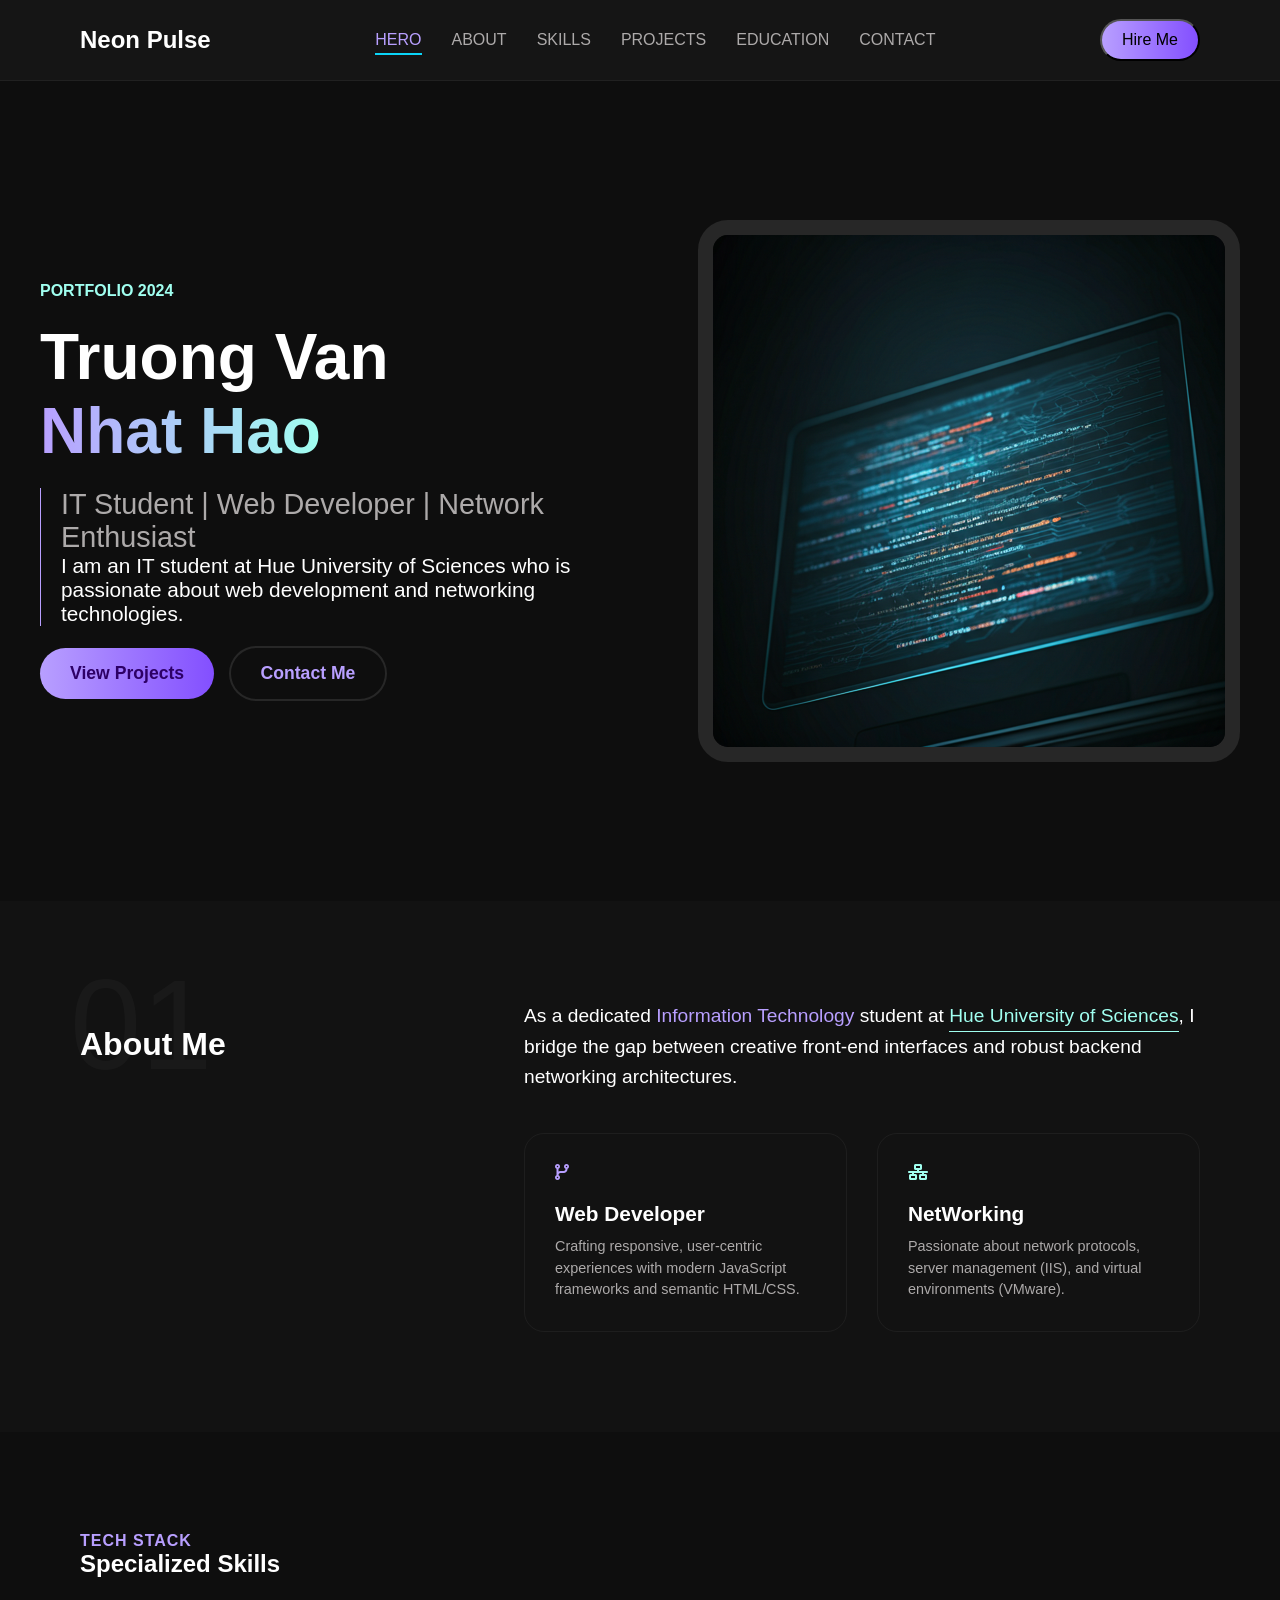
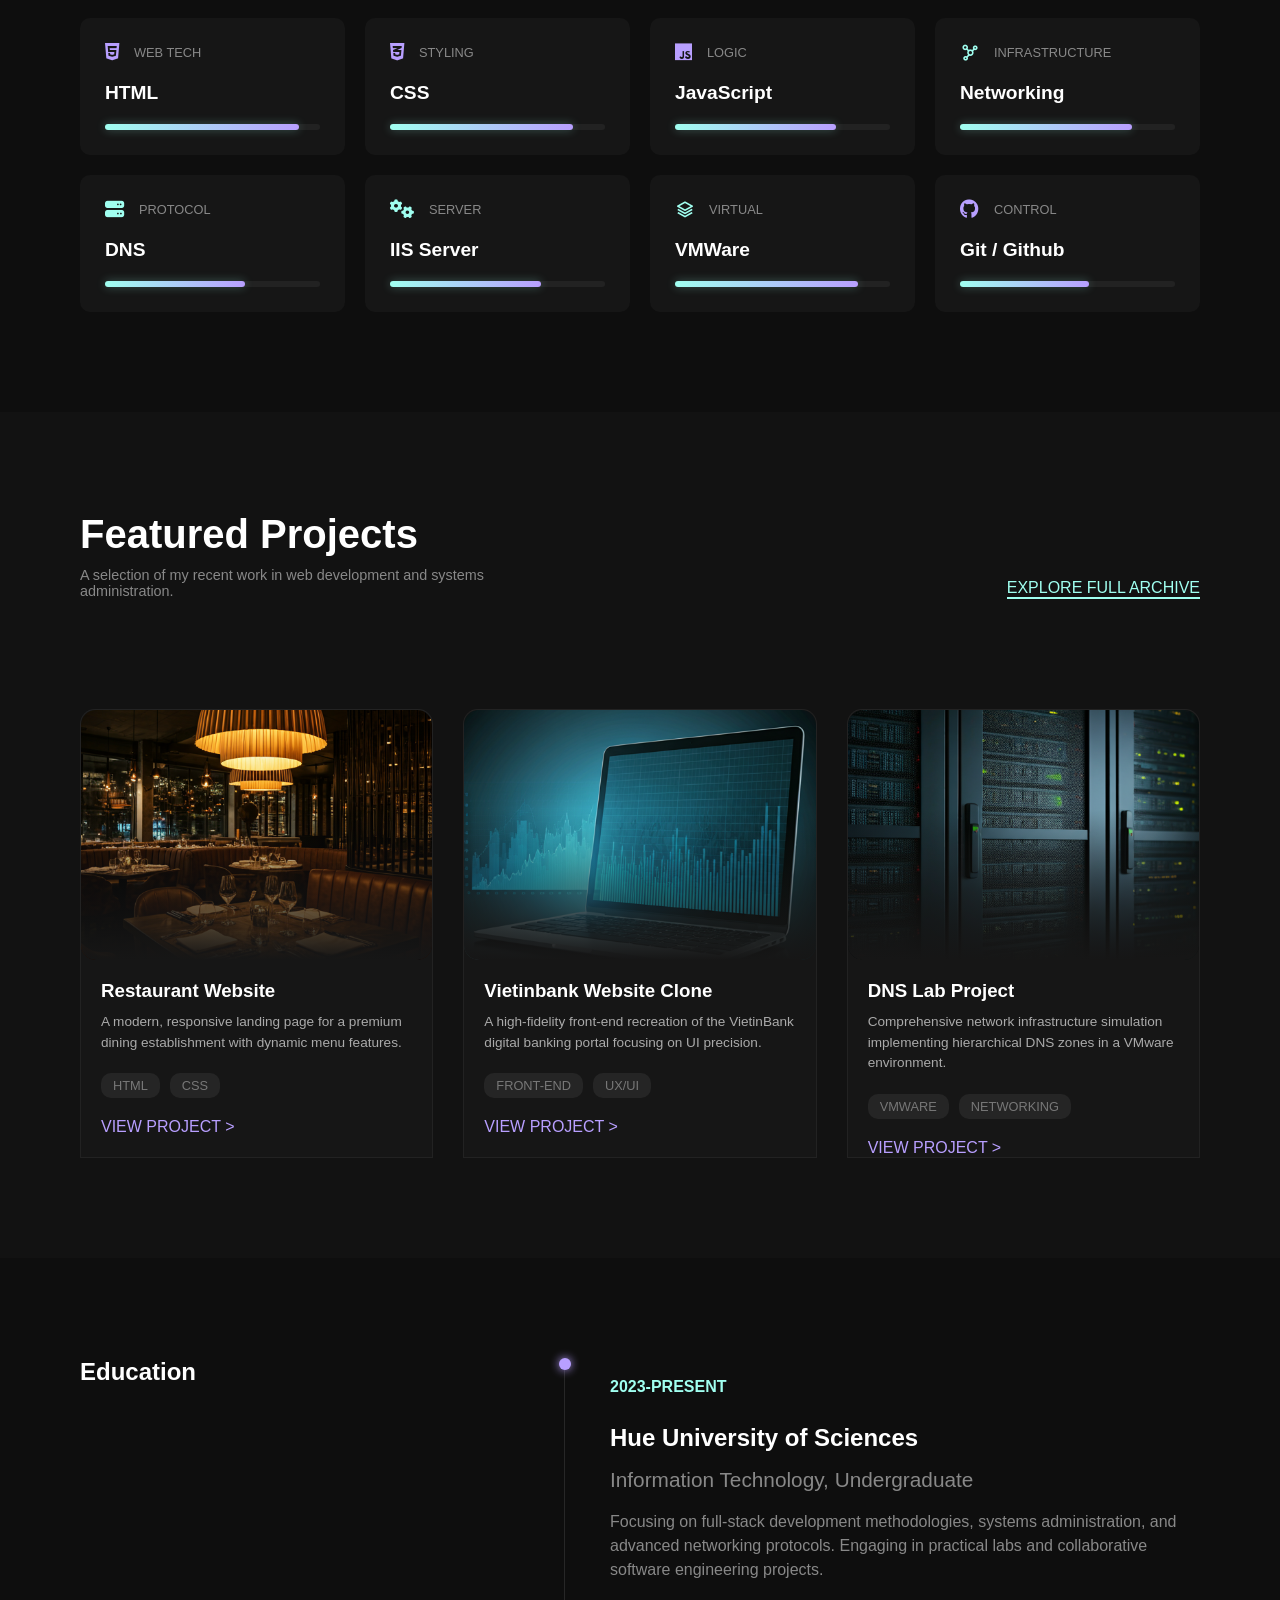
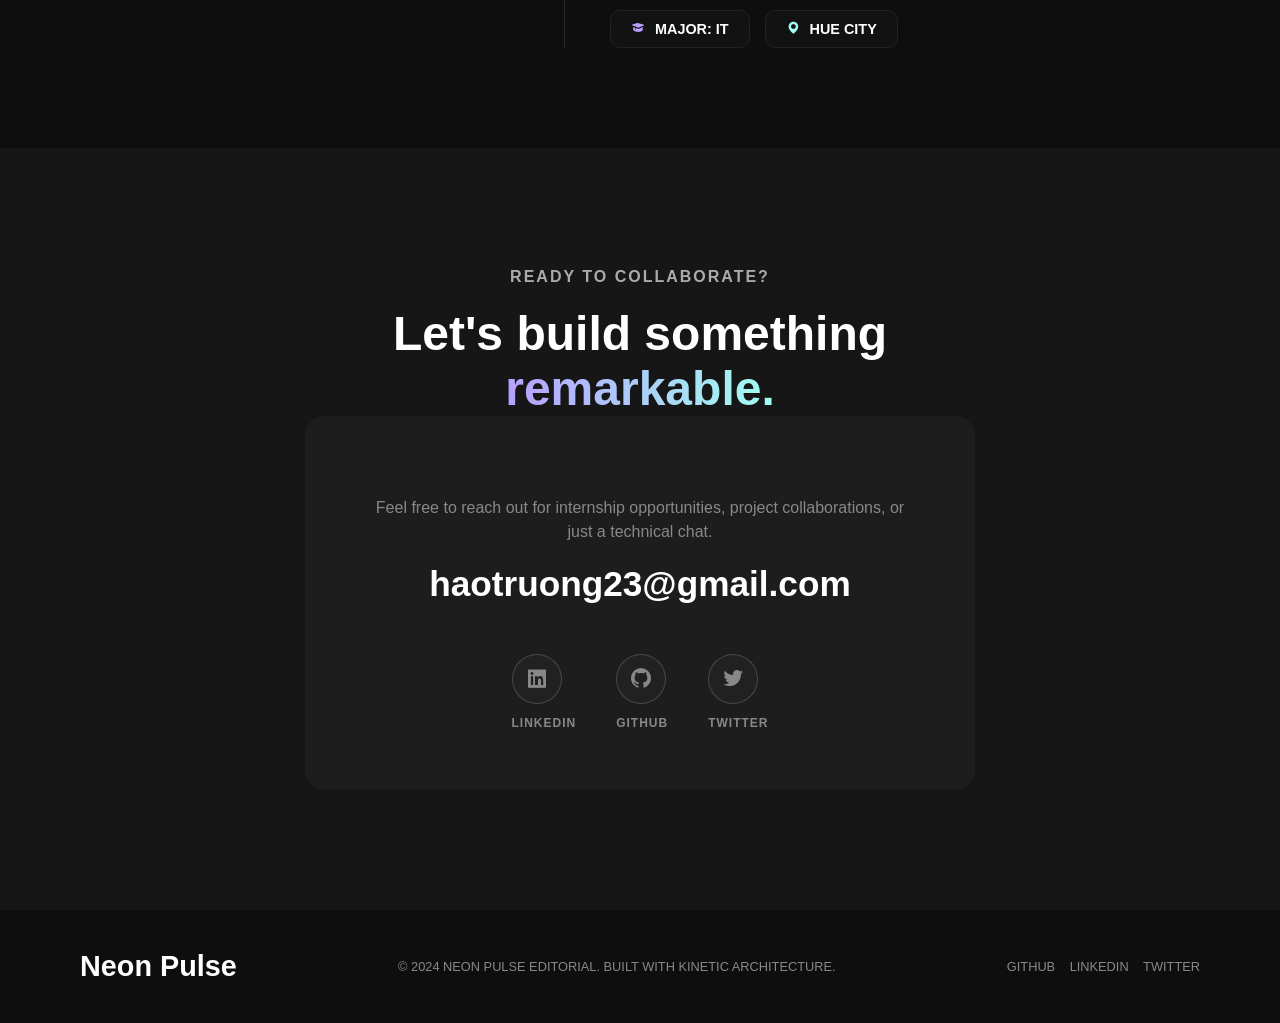
==== index.html @ abd747b0 "Add files via upload" ====
<!DOCTYPE html>
<html lang="en">

<head>
    <meta charset="UTF-8">
    <meta name="viewport" content="width=device-width, initial-scale=1.0">
    <link rel="stylesheet" href="../css/style.css">
    <link href='https://unpkg.com/boxicons@2.1.4/css/boxicons.min.css' rel='stylesheet'>
    <link rel="stylesheet" href="https://cdnjs.cloudflare.com/ajax/libs/font-awesome/6.5.1/css/all.min.css">
    <title>Document</title>
</head>

<body>
    <header class="header">
        <div class="header__container">
            <div class="header__logo">
                <a href="#" class="logo">Neon<span> Pulse</span></a>
            </div>
            <div class="header__menu">
                <ul class="menu__list">
                    <li class="menu__items"><a
                            style="color:#b89fff ; border-bottom: 2px solid rgb(11, 213, 248); padding-bottom: 5px;"
                            href="#">HERO</a></li>
                    <li class="menu__items"><a href="#">ABOUT</a></li>
                    <li class="menu__items"><a href="#">SKILLS</a></li>
                    <li class="menu__items"><a href="#">PROJECTS</a></li>
                    <li class="menu__items"><a href="#">EDUCATION</a></li>
                    <li class="menu__items"><a href="#">CONTACT</a></li>
                </ul>
            </div>
            <div class="header__action">
                <button class="action__hire">Hire Me</button>
            </div>
        </div>
    </header>
    <main class="main">
        <section class="hero">
            <div class="hero__container">
                <div class="hero__content">
                    <span class="hero__label">PORTFOLIO 2024</span>
                    <h1 class="hero__title"> Truong Van<br>
                        <span class="hero__tile__text">Nhat Hao</span>
                    </h1>
                    <div class="line-horizontal">
                        <p class="hero__subtitle">IT Student | Web Developer | Network Enthusiast</p>
                        <p class="hero__description">
                            I am an IT student at Hue University of Sciences who is passionate about web development and
                            networking technologies.
                        </p>
                    </div>

                    <div class="hero__actions">
                        <button class="action__view-projects">View Projects</button>
                        <button class="action__contact">Contact Me</button>
                    </div>
                </div>
                <div class="hero__visual">
                    <div class="visual__content">
                        <div class="visual__items">
                            <img src="../images/anh4.png" alt="Profile Image" class="visual__image">
                            <div class="status">
                                <span class="dot"></span>
                                AVAILABLE FOR INTERNSHIPS
                            </div>
                        </div>
                    </div>
                </div>
            </div>
        </section>
        <section class="about">
            <div class="about__container">
                <div class="about__left">
                    <span class="number">01</span>
                    <h1 class="about__title">About Me</h1>
                </div>
                <div class="about__right">
                    <p class="intro">As a dedicated <span style="color: #b89fff;">Information Technology</span> student
                        at
                        <span style="color: #a0fff0; border-bottom: 1px solid #a0fff0; padding-bottom: 5px;">Hue
                            University of Sciences</span>, I bridge the gap between creative
                        front-end interfaces and robust backend networking architectures.
                    </p>
                    <div class="about__exp">
                        <div class="exp__web-dev">
                            <div class="icon">
                                <i class="fa-solid fa-code-branch"></i>
                            </div>
                            <h3>Web Developer</h3>
                            <p>Crafting responsive, user-centric experiences with modern JavaScript frameworks and
                                semantic HTML/CSS.</p>
                        </div>
                        <div class="exp__networking">
                            <div class="icon">
                                <i class="fa-solid fa-network-wired"></i>
                            </div>
                            <h3>NetWorking</h3>
                            <p>Passionate about network protocols, server management (IIS), and virtual environments
                                (VMware).</p>
                        </div>
                    </div>
                </div>
            </div>
        </section>
        <section class="skill">
            <div class="skill__container">
                <span style="color: #b89fff; font-weight: bold; letter-spacing: 1px;">TECH STACK</span>
                <h1 class="skill__title">Specialized Skills</h1>

                <div class="skill__grid">
                    <div class="skill__items">
                        <div class="skill__items-header">
                            <i class="fa-brands fa-html5 purple-icon"></i>
                            <span class="skill__type">WEB TECH</span>
                        </div>
                        <h3>HTML</h3>
                        <div class="skill-progress">
                            <div class="progress-fill" style="width: 90%;"></div>
                        </div>
                    </div>

                    <div class="skill__items">
                        <div class="skill__items-header">
                            <i class="fa-brands fa-css3-alt purple-icon"></i>
                            <span class="skill__type">STYLING</span>
                        </div>
                        <h3>CSS</h3>
                        <div class="skill-progress">
                            <div class="progress-fill" style="width: 85%;"></div>
                        </div>
                    </div>

                    <div class="skill__items">
                        <div class="skill__items-header">
                            <i class="fa-brands fa-js purple-icon"></i>
                            <span class="skill__type">LOGIC</span>
                        </div>
                        <h3>JavaScript</h3>
                        <div class="skill-progress">
                            <div class="progress-fill" style="width: 75%;"></div>
                        </div>
                    </div>

                    <div class="skill__items">
                        <div class="skill__items-header">
                            <i class='bx bx-network-chart green-icon'></i>
                            <span class="skill__type">INFRASTRUCTURE</span>
                        </div>
                        <h3>Networking</h3>
                        <div class="skill-progress">
                            <div class="progress-fill" style="width: 80%;"></div>
                        </div>
                    </div>

                    <div class="skill__items">
                        <div class="skill__items-header">
                            <i class="fa-solid fa-server green-icon"></i>
                            <span class="skill__type">PROTOCOL</span>
                        </div>
                        <h3>DNS</h3>
                        <div class="skill-progress">
                            <div class="progress-fill" style="width: 65%;"></div>
                        </div>
                    </div>

                    <div class="skill__items">
                        <div class="skill__items-header">
                            <i class="fa-solid fa-gears green-icon"></i>
                            <span class="skill__type">SERVER</span>
                        </div>
                        <h3>IIS Server</h3>
                        <div class="skill-progress">
                            <div class="progress-fill" style="width: 70%;"></div>
                        </div>
                    </div>

                    <div class="skill__items">
                        <div class="skill__items-header">
                            <i class='bx bx-layer green-icon'></i>
                            <span class="skill__type">VIRTUAL</span>
                        </div>
                        <h3>VMWare</h3>
                        <div class="skill-progress">
                            <div class="progress-fill" style="width: 85%;"></div>
                        </div>
                    </div>

                    <div class="skill__items">
                        <div class="skill__items-header">
                            <i class="fa-brands fa-github purple-icon"></i>
                            <span class="skill__type">CONTROL</span>
                        </div>
                        <h3>Git / Github</h3>
                        <div class="skill-progress">
                            <div class="progress-fill" style="width: 60%;"></div>
                        </div>
                    </div>

                </div>
            </div>
        </section>
        <section class="project">
            <div class="project__container">
                <div class="project__header">
                    <div class="header__left">
                        <h1>Featured Projects</h1>
                        <p>A selection of my recent work in web development and systems administration.</p>
                    </div>
                    <a href="#" class="active__explore">EXPLORE FULL ARCHIVE</a>
                </div>
                <div class="project__grid">
                    <div class="project__items">
                        <div class="items__images">
                            <img src="../images/anh3.png" alt="">
                        </div>
                        <div class="text">
                            <h3>Restaurant Website</h3>
                            <p>
                                A modern, responsive landing page for a premium dining establishment with dynamic menu
                                features.
                            </p>
                        </div>
                        <div class="project__skills">
                            <span>HTML</span>
                            <span>CSS</span>
                        </div>
                        <a href="#">VIEW PROJECT ></a>
                    </div>
                    <div class="project__items">
                        <div class="items__images">
                            <img src="../images/anh2.png" alt="">
                        </div>
                        <div class="text">
                            <h3>Vietinbank Website Clone</h3>
                            <p>
                                A high-fidelity front-end recreation of the VietinBank digital banking portal focusing
                                on UI
                                precision.
                            </p>
                        </div>
                        <div class="project__skills">
                            <span>FRONT-END</span>
                            <span>UX/UI</span>
                        </div>
                        <a href="#">VIEW PROJECT ></a>
                    </div>
                    <div class="project__items">
                        <div class="items__images">
                            <img src="../images/anh1.png" alt="">
                        </div>
                        <div class="text">
                            <h3>DNS Lab Project</h3>
                            <p>
                                Comprehensive network infrastructure simulation implementing hierarchical DNS zones in a
                                VMware environment.
                            </p>
                        </div>
                        <div class="project__skills">
                            <span>VMWARE</span>
                            <span>NETWORKING</span>
                        </div>
                        <a href="#">VIEW PROJECT ></a>
                    </div>
                </div>
            </div>
        </section>
        <section class="education">
            <div class="edu__container">
                <div class="edu__left">
                    <h1>Education</h1>
                </div>

                <div class="edu__right">

                    <div class="edu__item">
                        <div class="dot"></div>
                        <div class="edu__content">
                            <span class="edu__date">2023-PRESENT</span>
                            <h2 class="edu__school">Hue University of Sciences</h2>
                            <p class="edu-degree">Information Technology, Undergraduate</p>

                            <p class="edu-description">
                                Focusing on full-stack development methodologies, systems administration,
                                and advanced networking protocols. Engaging in practical labs and
                                collaborative software engineering projects.
                            </p>

                            <div class="edu-tags">
                                <span class="edu-tag">
                                    <i class='bx bxs-graduation' style="color: #b89fff;"></i> MAJOR: IT
                                </span>
                                <span class="edu-tag">
                                    <i class='bx bxs-map' style="color: #a0fff0;"></i> HUE CITY
                                </span>
                            </div>
                        </div>
                    </div>
                </div>
            </div>
        </section>
        <section class="contact">
            <div class="contact__container">
                <span class="contact__label">READY TO COLLABORATE?</span>
                <h1 class="contact__title">
                    Let's build something <br> <span class="highlight">remarkable.</span>
                </h1>
                <div class="contact__content">
                    <p class="text">
                        Feel free to reach out for internship opportunities, project collaborations,
                        or just a technical chat.
                    </p>
                    <a href="#" class="email">haotruong23@gmail.com</a>
                    <div class="contact__socials">
                        <a href="#" class="social__icon">
                            <i class='bx bxl-linkedin-square' icon></i>
                            <span>LINKEDIN</span>
                        </a>
                        <a href="#" class="social__icon">
                            <i class='bx bxl-github'></i>
                            <span>GITHUB</span>
                        </a>
                        <a href="#" class="social__icon">
                            <i class='bx bxl-twitter'></i>
                            <span>TWITTER</span>
                        </a>
                    </div>
                </div>
            </div>
        </section>
    </main>
    <footer class="footer">
        <div class="footer__container">
            <div class="footer__logo">
                <h1> Neon Pulse</h1>
            </div>

            <div class="footer__text">
                © 2024 NEON PULSE EDITORIAL. BUILT WITH KINETIC ARCHITECTURE.
            </div>

            <div class="footer__links">
                <a href="#" class="footer__link">GITHUB</a>
                <a href="#" class="footer__link">LINKEDIN</a>
                <a href="#" class="footer__link">TWITTER</a>
            </div>
        </div>
    </footer>
</body>

</html>
---- css/style.css ----
:root {
    --bg-main: #0e0e0e;
    --primary-gradient: linear-gradient(90deg, #b89fff, #834fff);
    --accent: #a0fff0;
    --text-muted: #adaaaa;
    --glass-bg: rgba(26, 26, 26, 0.6);
}

* {
    margin: 0;
    padding: 0;
    box-sizing: border-box;
    font-family: 'Space Grotesk', sans-serif;
}

body {
    overflow-x: hidden;
    background-color: var(--bg-main);
    color: #fff;
    height: 200vh;
}

.header {
    background: var(--glass-bg);
    border-bottom: 1px solid rgba(255, 255, 255, 0.05);
}

.header__container {
    max-width: 1200px;
    margin: 0 auto;
    padding: 0 40px;
    height: 80px;
    display: flex;
    justify-content: space-between;
    align-items: center;
}

.logo {
    font-family: 'Space Grotesk', sans-serif;
    color: #fff;
    font-size: 1.5rem;
    font-weight: 700;
}

.header__container a {
    text-decoration: none;
}

.header__container ul {
    list-style: none;
}

.menu__list {
    display: flex;
    gap: 30px;
}

.menu__items a {
    color: var(--text-muted);
    font-size: 1rem;
}

.action__hire {
    background: var(--primary-gradient);
    padding: 10px 20px;
    border-radius: 50px;
    cursor: pointer;
    font-size: 1rem;
}

.hero {
    min-height: calc(100vh - 80px);
    display: flex;
    align-items: center;
    padding: 60px 40px;
    background-color: #0e0e0e;
}

.hero__container {
    max-width: 1200px;
    margin: 0 auto;
    display: grid;
    grid-template-columns: 1.2fr 0.8fr;
    align-items: center;
    width: 100%;
    gap: 60px;
}

.hero__content {
    grid-row: 1 / 2;
    grid-column: 1 / 2;
    display: flex;
    flex-direction: column;
    gap: 20px;
}

.hero__visual {
    width: 100%;
}

.visual__content {
    width: 100%;
    aspect-ratio: 1 / 1;
    border-radius: 30px;
    overflow: hidden;
    position: relative;
    border: 15px solid rgba(255, 255, 255, 0.1);
}

.hero__container .hero__label {
    color: var(--accent);
    font-size: 1rem;
    font-weight: bold;
}

.hero__container .hero__title {
    font-size: 4rem;
    font-weight: 700;
}

.hero__title span {
    background: linear-gradient(90deg, #b89fff 0%, #a0fff0 100%);
    -webkit-background-clip: text;
    -webkit-text-fill-color: transparent;
}

.hero__subtitle {
    color: var(--text-muted);
    font-size: 1.8rem;
}

.hero__description {
    font-size: 1.3rem;
}

.action__view-projects {
    background: var(--primary-gradient);
    padding: 15px 30px;
    border-radius: 50px;
    cursor: pointer;
    font-size: 1.1rem;
    border: none;
    color: #2d0066;
    font-weight: bold;
}

.action__contact {
    background-color: #0e0e0e;
    border: 2px solid rgba(255, 255, 255, 0.1);
    padding: 15px 30px;
    border-radius: 50px;
    cursor: pointer;
    font-size: 1.1rem;
    color: #b89fff;
    margin-left: 10px;
    font-weight: bold;
}

.line-horizontal {
    padding-left: 20px;
    border-left: 1px solid #b89fff;
}

.about {
    padding: 100px 0;
    background-color: #121212;
    width: 100%;
}

.about__container {
    max-width: 1200px;
    margin: 0 auto;
    padding: 0 40px;
    display: grid;
    grid-template-columns: 0.7fr 1.3fr;
    gap: 80px;
}

.about__left {
    position: relative;
}

.number {
    position: absolute;
    top: -40px;
    left: -10px;
    font-size: 8rem;
    color: rgba(255, 255, 255, 0.03);
    z-index: 1;
    line-height: 1;
}

.about__title {
    position: relative;
    z-index: 2;
    font-size: 2rem;
    color: #fff;
    margin-top: 25px;
}

.about__right .intro {
    font-size: 1.2rem;
    line-height: 1.6;
    margin-bottom: 40px;
}

.about__exp {
    display: grid;
    grid-template-columns: 1fr 1fr;
    gap: 30px;
}

.exp__web-dev {
    border-radius: 20px;
    border: 1px solid rgba(255, 255, 255, 0.05);
    padding: 30px;
}

.exp__networking {
    border-radius: 20px;
    border: 1px solid rgba(255, 255, 255, 0.05);
    padding: 30px;
}

.exp__web-dev .icon {
    color: #b89fff;
    margin-bottom: 20px;
}

.exp__networking .icon {
    color: #a0fff0;
    margin-bottom: 20px;
}

.about__exp h3 {
    margin-bottom: 10px;
    font-size: 1.3rem;
    color: #fff;
}

.about__exp p {
    font-size: 0.9rem;
    line-height: 1.5;
    color: var(--text-muted);
}

.skill {
    padding: 100px 0;
}

.skill__container {
    max-width: 1200px;
    margin: 0 auto;
    padding: 0 40px;
}

.skill__grid {
    display: grid;
    grid-template-columns: repeat(4, 1fr);
    gap: 20px;
    margin-top: 40px;
}

.skill__items {
    background: #161616;
    padding: 25px;
    border-radius: 10px;
    position: relative;
}

.skill__items-header {
    display: flex;
    align-items: center;
    gap: 15px;
    margin-bottom: 20px;
    font-size: 1.2rem;
}

.purple-icon {
    color: #b89fff;
}

.green-icon {
    color: var(--accent);
}

.skill__type {
    font-size: 0.8rem;
    color: #888;
}

.skill__items h3 {
    font-size: 1.2rem;
    margin-bottom: 20px;
    font-weight: bold;
}

.skill-progress {
    width: 100%;
    height: 6px;
    background-color: #222;
    border-radius: 10px;
}

.progress-fill {
    height: 100%;
    background: linear-gradient(90deg, #a0fff0, #b89fff);
    border-radius: 10px;
    box-shadow: 0 0 10px rgba(160, 255, 240, 0.3)
}

.project {
    padding: 100px 0;
    background-color: #121212;
    width: 100%;
}

.project__container {
    max-width: 1200px;
    padding: 0 40px;
    margin: 0 auto;
    width: 100%;
    box-sizing: border-box;
}

.project__header {
    display: flex;
    justify-content: space-between;
    align-items: flex-end;
    padding-bottom: 60px;
}

.project__header h1 {
    font-size: 2.5rem;
    color: #ffffff;
    margin-bottom: 10px;
}

.project__header p {
    color: #888888;
    max-width: 450px;
    font-size: 0.9rem;
}

.project__header a {
    text-decoration: none;
    color: var(--accent);
    border-bottom: 2px solid var(--accent);
}

.project__grid {
    display: grid;
    grid-template-columns: repeat(3, 1fr);
    gap: 30px;
    width: 100%;
    margin-top: 50px;
}

.items__images {
    width: 100%;
    height: 250px;
    overflow: hidden;
    position: relative;
    border-radius: 15px;
}

.items__images img {
    width: 100%;
    height: 100%;
    object-fit: cover;
    display: block;
}

.project__items {
    background-color: #161616;
    border-radius: 15px 15px 0 0;
    border: 1px solid rgba(255, 255, 255, 0.05);
    transition: transform 0.3s ease;
    overflow: hidden;
}

.items__images::after {
    content: '';
    position: absolute;
    bottom: 0;
    left: 0;
    width: 100%;
    height: 60%;
    background: linear-gradient(to top, #161616, transparent);
}

.text {
    padding: 20px;
}

.text h3 {
    color: #fff;
    margin-bottom: 10px;
}

.text p {
    color: #aaa;
    font-size: 0.85rem;
    line-height: 1.5;
}

.project__skills {
    display: flex;
    gap: 10px;
    margin-bottom: 20px;
    margin-left: 20px;
}

.project__skills span {
    background: #252525;
    color: #777;
    border-radius: 10px;
    font-size: 0.8rem;
    padding: 5px 12px;
}

.project__items a {
    padding-left: 20px;
    color: #b89fff;
    text-decoration: none;
}

.education {
    padding: 100px 0;
}

.edu__container {
    max-width: 1200px;
    margin: 0 auto;
    display: grid;
    grid-template-columns: 0.8fr 1.2fr;
    gap: 60px;
    padding: 0 40px;
}

.edu__right {
    position: relative;
    border-left: 1px solid rgba(255, 255, 255, 0.1);
    padding-left: 45px;
}

.edu__content {
    display: flex;
    flex-direction: column;
    gap: 8px;
}

.dot {
    position: absolute;
    left: -6px;
    width: 12px;
    height: 12px;
    background-color: #b89fff;
    border-radius: 50px;
    box-shadow: 0 0 10px #b89fff;
}

.edu__date {
    color: var(--accent);
    padding: 20px 0;
    font-size: 1rem;
    font-weight: bold;
}

.edu-tags {
    margin-top: 20px;
    display: flex;
    gap: 15px;
}

.edu-tag {
    background-color: #121212;
    border: 1px solid #222;
    border-radius: 10px;
    padding: 10px 20px;
    display: flex;
    align-items: center;
    gap: 10px;
    font-weight: bold;
    font-size: 0.9rem;
}

.edu-degree {
    color: #888;
    font-size: 1.3rem;
    padding: 8px 0 10px 0;
}

.edu-description {
    color: #888;
    line-height: 1.5;
}

.contact {
    background-color: #161616;
    padding: 120px 0;
    width: 100%;
    text-align: center;
}

.contact__label {
    color: var(--text-muted);
    font-size: 1rem;
    font-weight: bold;
    letter-spacing: 2px;
    display: block;
    margin-bottom: 20px;
}

.contact__title {
    font-size: 3rem;
}

.highlight {
    background: linear-gradient(90deg, #b89fff, #a0fff0);
    -webkit-background-clip: text;
    -webkit-text-fill-color: transparent;
}

.contact__container {
    max-width: 750px;
    margin: 0 auto;
    padding: 0 40px;
}

.contact__content {
    padding: 60px 40px;
    border-radius: 20px;
    transition: transform 0.3s ease;
    background: rgba(255, 255, 255, 0.03);

}

.contact__content:hover {
    transform: translateY(-5px);
    border-color: rgba(184, 159, 255, 0.2);
}

.contact__content .text {
    color: #888;
    line-height: 1.5;
}

.email {
    display: block;
    text-decoration: none;
    font-weight: bold;
    font-size: 2.2rem;
    color: #fff;
    margin-bottom: 50px;
    transition: color 0.3s ease;
}

.email:hover {
    color: var(--accent);
}

.contact__socials {
    display: flex;
    justify-content: center;
    gap: 40px;
}

.social__icon {
    text-decoration: none;
    color: #fff;
    display: flex;
    flex-direction: column;
    gap: 12px;
    transition: all 0.3s ease;
}

.social__icon i {
    width: 50px;
    height: 50px;
    display: flex;
    align-items: center;
    justify-content: center;
    border-radius: 50%;
    border: 1px solid rgba(173, 170, 170, 0.3);
    background: rgba(255, 255, 255, 0.02);
    font-size: 1.5rem;
    color: #888;
    transition: all 0.3s ease;
}

.social__icon span {
    font-size: 0.75rem;
    font-weight: bold;
    letter-spacing: 1px;
    color: #888;
}

.footer {
    padding: 40px 0;
}

.footer__container {
    max-width: 1200px;
    margin: 0 auto;
    padding: 0 40px;
    display: flex;
    justify-content: space-between;
    align-items: center;
}

.footer__logo {
    font-size: 0.9rem;
}

.footer__text {
    color: #888;
    font-size: 0.8rem;
}

.footer__link {
    text-decoration: none;
    color: #888;
    margin-left: 10px;
    font-size: 0.8rem;
}
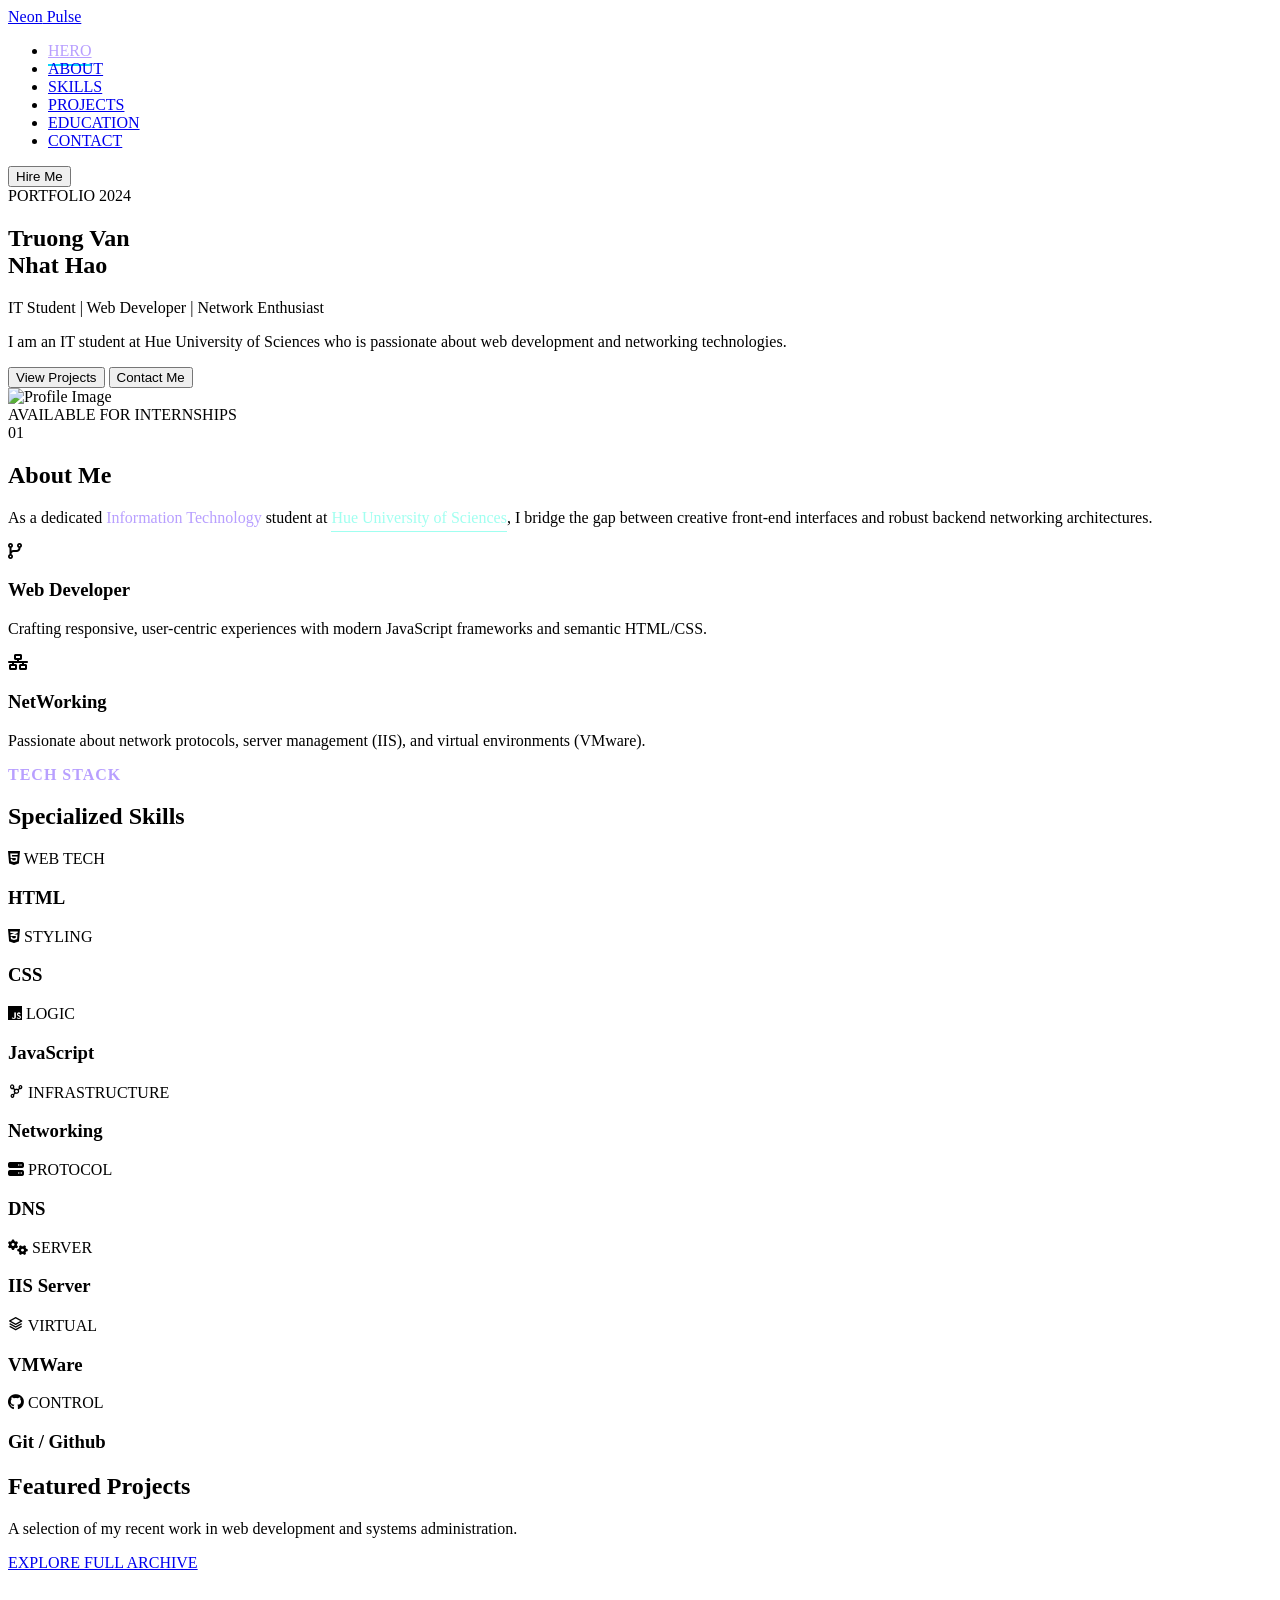
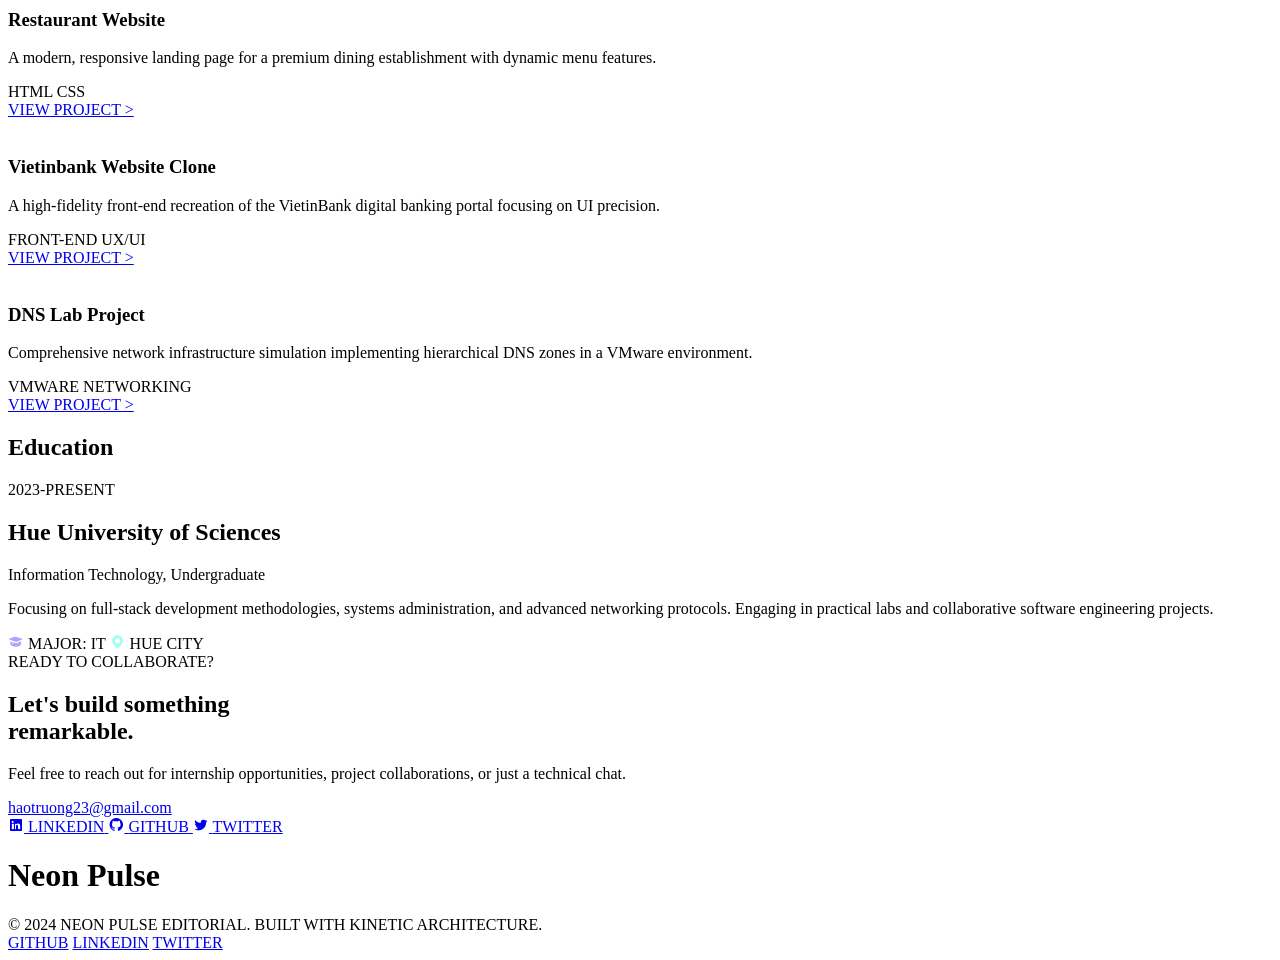
==== commit d8fd7ed5: "Update index.html" ====
--- a/index.html
+++ b/index.html
@@ -4,7 +4,7 @@
 <head>
     <meta charset="UTF-8">
     <meta name="viewport" content="width=device-width, initial-scale=1.0">
-    <link rel="stylesheet" href="../css/style.css">
+    <link rel="stylesheet" href="css/style.css">
     <link href='https://unpkg.com/boxicons@2.1.4/css/boxicons.min.css' rel='stylesheet'>
     <link rel="stylesheet" href="https://cdnjs.cloudflare.com/ajax/libs/font-awesome/6.5.1/css/all.min.css">
     <title>Document</title>
@@ -57,7 +57,7 @@
                 <div class="hero__visual">
                     <div class="visual__content">
                         <div class="visual__items">
-                            <img src="../images/anh4.png" alt="Profile Image" class="visual__image">
+                            <img src="images/anh4.png" alt="Profile Image" class="visual__image">
                             <div class="status">
                                 <span class="dot"></span>
                                 AVAILABLE FOR INTERNSHIPS
@@ -210,7 +210,7 @@
                 <div class="project__grid">
                     <div class="project__items">
                         <div class="items__images">
-                            <img src="../images/anh3.png" alt="">
+                            <img src="images/anh3.png" alt="">
                         </div>
                         <div class="text">
                             <h3>Restaurant Website</h3>
@@ -227,7 +227,7 @@
                     </div>
                     <div class="project__items">
                         <div class="items__images">
-                            <img src="../images/anh2.png" alt="">
+                            <img src="images/anh2.png" alt="">
                         </div>
                         <div class="text">
                             <h3>Vietinbank Website Clone</h3>
@@ -245,7 +245,7 @@
                     </div>
                     <div class="project__items">
                         <div class="items__images">
-                            <img src="../images/anh1.png" alt="">
+                            <img src="images/anh1.png" alt="">
                         </div>
                         <div class="text">
                             <h3>DNS Lab Project</h3>
@@ -332,11 +332,9 @@
             <div class="footer__logo">
                 <h1> Neon Pulse</h1>
             </div>
-
             <div class="footer__text">
                 © 2024 NEON PULSE EDITORIAL. BUILT WITH KINETIC ARCHITECTURE.
             </div>
-
             <div class="footer__links">
                 <a href="#" class="footer__link">GITHUB</a>
                 <a href="#" class="footer__link">LINKEDIN</a>
@@ -346,4 +344,4 @@
     </footer>
 </body>
 
-</html>+</html>
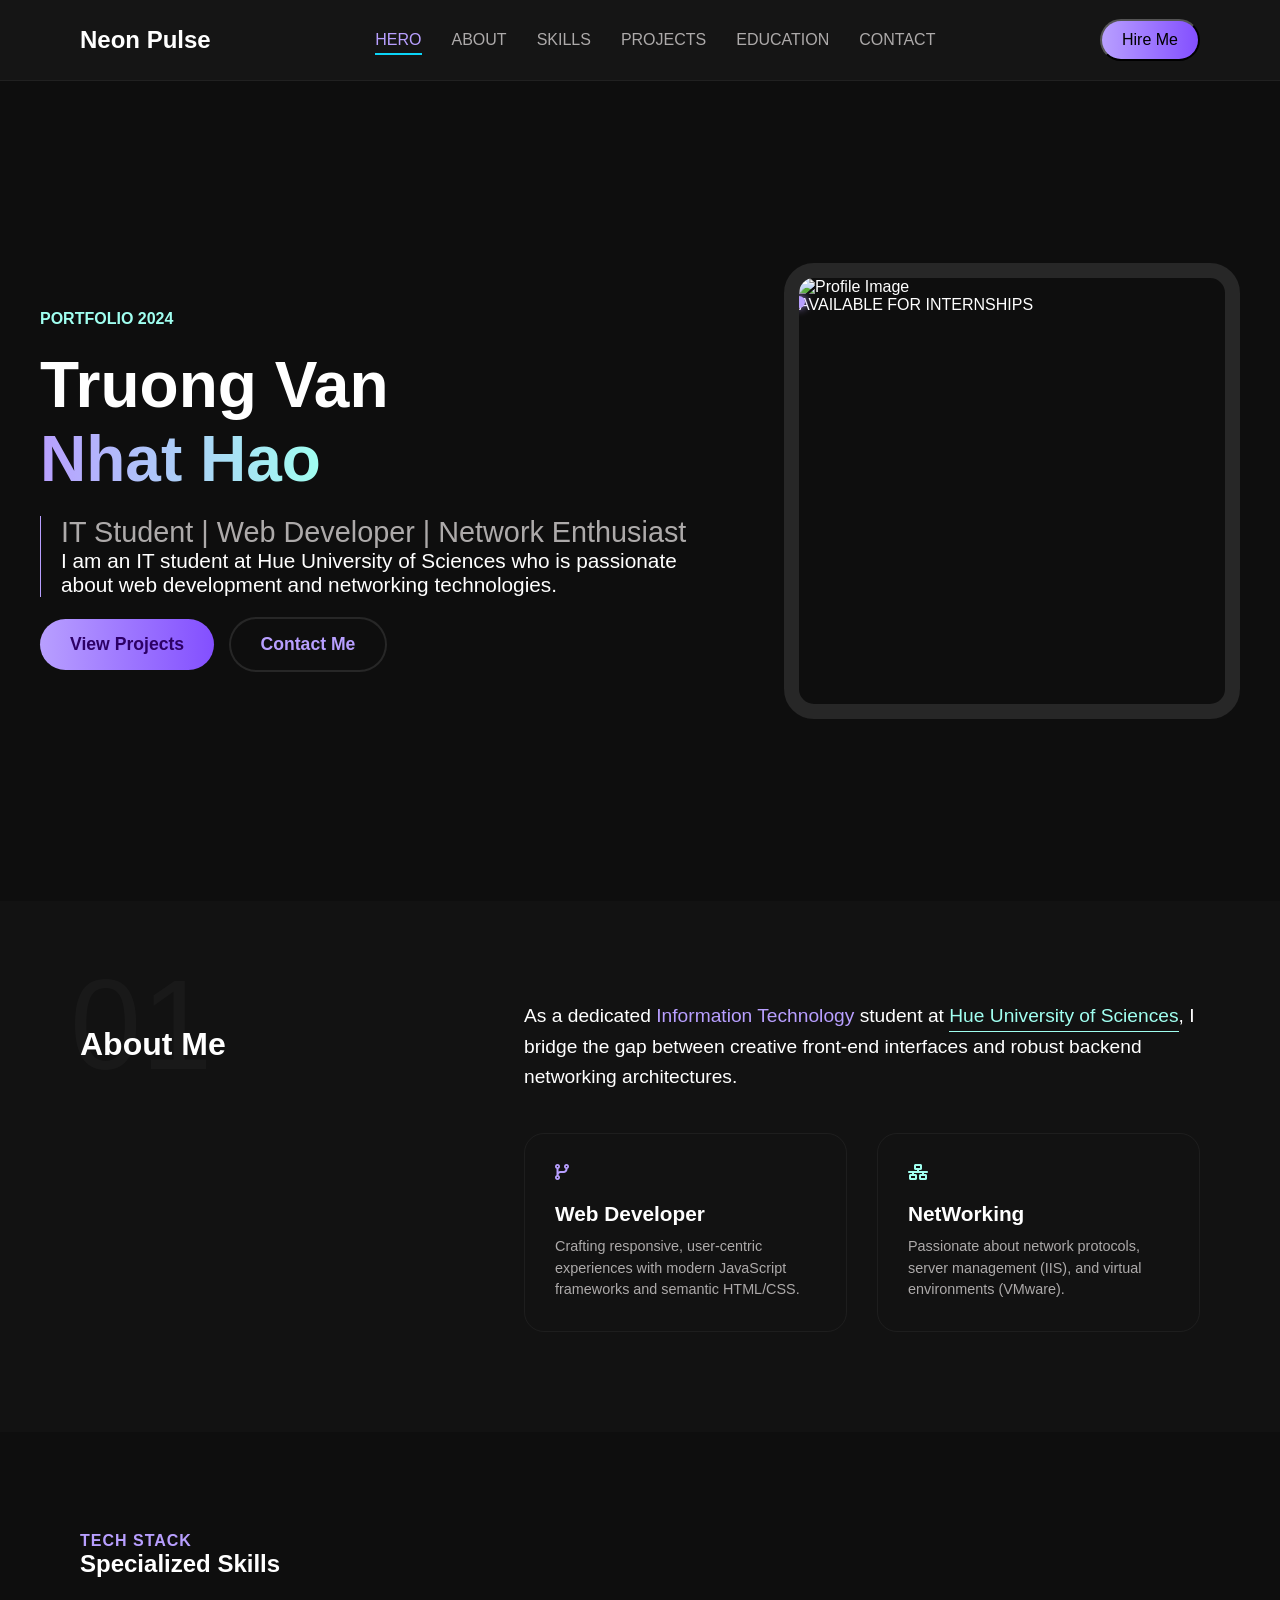
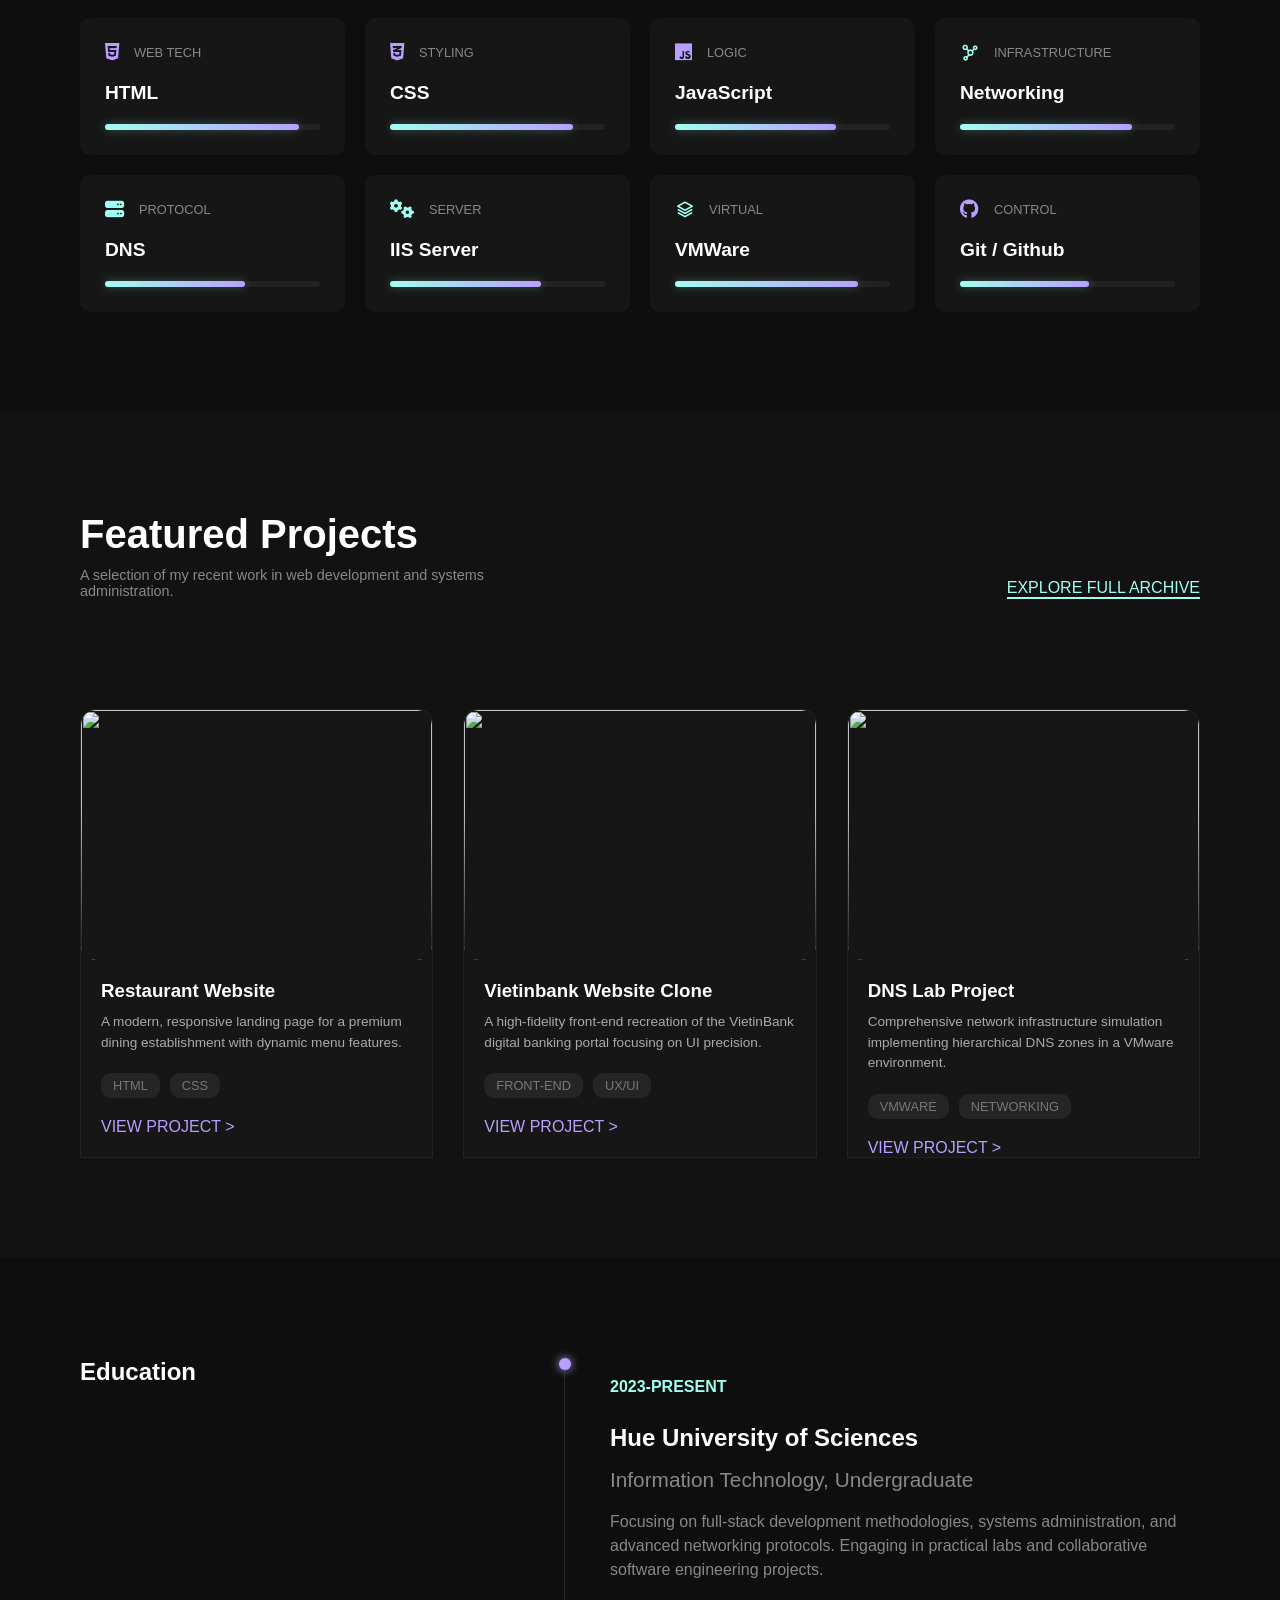
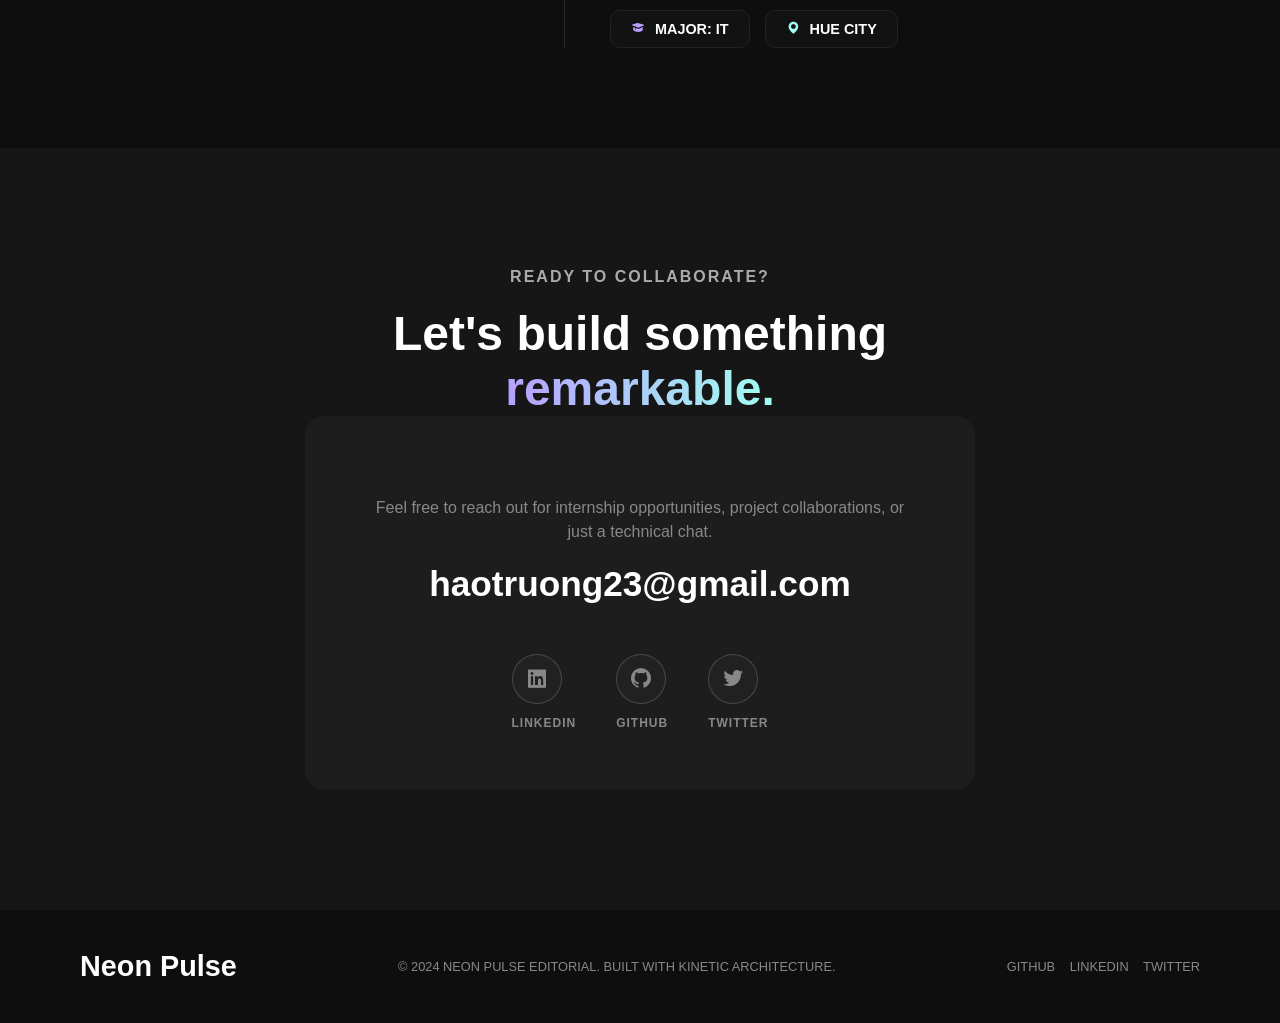
==== commit 5bcc1c76: "Update index.html" ====
--- a/index.html
+++ b/index.html
@@ -4,7 +4,7 @@
 <head>
     <meta charset="UTF-8">
     <meta name="viewport" content="width=device-width, initial-scale=1.0">
-    <link rel="stylesheet" href="css/style.css">
+    <link rel="stylesheet" href="assets/css/style.css">
     <link href='https://unpkg.com/boxicons@2.1.4/css/boxicons.min.css' rel='stylesheet'>
     <link rel="stylesheet" href="https://cdnjs.cloudflare.com/ajax/libs/font-awesome/6.5.1/css/all.min.css">
     <title>Document</title>
--- a/assets/css/style.css
+++ b/assets/css/style.css
@@ -0,0 +1,626 @@
+:root {
+    --bg-main: #0e0e0e;
+    --primary-gradient: linear-gradient(90deg, #b89fff, #834fff);
+    --accent: #a0fff0;
+    --text-muted: #adaaaa;
+    --glass-bg: rgba(26, 26, 26, 0.6);
+}
+
+* {
+    margin: 0;
+    padding: 0;
+    box-sizing: border-box;
+    font-family: 'Space Grotesk', sans-serif;
+}
+
+body {
+    overflow-x: hidden;
+    background-color: var(--bg-main);
+    color: #fff;
+    height: 200vh;
+}
+
+.header {
+    background: var(--glass-bg);
+    border-bottom: 1px solid rgba(255, 255, 255, 0.05);
+}
+
+.header__container {
+    max-width: 1200px;
+    margin: 0 auto;
+    padding: 0 40px;
+    height: 80px;
+    display: flex;
+    justify-content: space-between;
+    align-items: center;
+}
+
+.logo {
+    font-family: 'Space Grotesk', sans-serif;
+    color: #fff;
+    font-size: 1.5rem;
+    font-weight: 700;
+}
+
+.header__container a {
+    text-decoration: none;
+}
+
+.header__container ul {
+    list-style: none;
+}
+
+.menu__list {
+    display: flex;
+    gap: 30px;
+}
+
+.menu__items a {
+    color: var(--text-muted);
+    font-size: 1rem;
+}
+
+.action__hire {
+    background: var(--primary-gradient);
+    padding: 10px 20px;
+    border-radius: 50px;
+    cursor: pointer;
+    font-size: 1rem;
+}
+
+.hero {
+    min-height: calc(100vh - 80px);
+    display: flex;
+    align-items: center;
+    padding: 60px 40px;
+    background-color: #0e0e0e;
+}
+
+.hero__container {
+    max-width: 1200px;
+    margin: 0 auto;
+    display: grid;
+    grid-template-columns: 1.2fr 0.8fr;
+    align-items: center;
+    width: 100%;
+    gap: 60px;
+}
+
+.hero__content {
+    grid-row: 1 / 2;
+    grid-column: 1 / 2;
+    display: flex;
+    flex-direction: column;
+    gap: 20px;
+}
+
+.hero__visual {
+    width: 100%;
+}
+
+.visual__content {
+    width: 100%;
+    aspect-ratio: 1 / 1;
+    border-radius: 30px;
+    overflow: hidden;
+    position: relative;
+    border: 15px solid rgba(255, 255, 255, 0.1);
+}
+
+.hero__container .hero__label {
+    color: var(--accent);
+    font-size: 1rem;
+    font-weight: bold;
+}
+
+.hero__container .hero__title {
+    font-size: 4rem;
+    font-weight: 700;
+}
+
+.hero__title span {
+    background: linear-gradient(90deg, #b89fff 0%, #a0fff0 100%);
+    -webkit-background-clip: text;
+    -webkit-text-fill-color: transparent;
+}
+
+.hero__subtitle {
+    color: var(--text-muted);
+    font-size: 1.8rem;
+}
+
+.hero__description {
+    font-size: 1.3rem;
+}
+
+.action__view-projects {
+    background: var(--primary-gradient);
+    padding: 15px 30px;
+    border-radius: 50px;
+    cursor: pointer;
+    font-size: 1.1rem;
+    border: none;
+    color: #2d0066;
+    font-weight: bold;
+}
+
+.action__contact {
+    background-color: #0e0e0e;
+    border: 2px solid rgba(255, 255, 255, 0.1);
+    padding: 15px 30px;
+    border-radius: 50px;
+    cursor: pointer;
+    font-size: 1.1rem;
+    color: #b89fff;
+    margin-left: 10px;
+    font-weight: bold;
+}
+
+.line-horizontal {
+    padding-left: 20px;
+    border-left: 1px solid #b89fff;
+}
+
+.about {
+    padding: 100px 0;
+    background-color: #121212;
+    width: 100%;
+}
+
+.about__container {
+    max-width: 1200px;
+    margin: 0 auto;
+    padding: 0 40px;
+    display: grid;
+    grid-template-columns: 0.7fr 1.3fr;
+    gap: 80px;
+}
+
+.about__left {
+    position: relative;
+}
+
+.number {
+    position: absolute;
+    top: -40px;
+    left: -10px;
+    font-size: 8rem;
+    color: rgba(255, 255, 255, 0.03);
+    z-index: 1;
+    line-height: 1;
+}
+
+.about__title {
+    position: relative;
+    z-index: 2;
+    font-size: 2rem;
+    color: #fff;
+    margin-top: 25px;
+}
+
+.about__right .intro {
+    font-size: 1.2rem;
+    line-height: 1.6;
+    margin-bottom: 40px;
+}
+
+.about__exp {
+    display: grid;
+    grid-template-columns: 1fr 1fr;
+    gap: 30px;
+}
+
+.exp__web-dev {
+    border-radius: 20px;
+    border: 1px solid rgba(255, 255, 255, 0.05);
+    padding: 30px;
+}
+
+.exp__networking {
+    border-radius: 20px;
+    border: 1px solid rgba(255, 255, 255, 0.05);
+    padding: 30px;
+}
+
+.exp__web-dev .icon {
+    color: #b89fff;
+    margin-bottom: 20px;
+}
+
+.exp__networking .icon {
+    color: #a0fff0;
+    margin-bottom: 20px;
+}
+
+.about__exp h3 {
+    margin-bottom: 10px;
+    font-size: 1.3rem;
+    color: #fff;
+}
+
+.about__exp p {
+    font-size: 0.9rem;
+    line-height: 1.5;
+    color: var(--text-muted);
+}
+
+.skill {
+    padding: 100px 0;
+}
+
+.skill__container {
+    max-width: 1200px;
+    margin: 0 auto;
+    padding: 0 40px;
+}
+
+.skill__grid {
+    display: grid;
+    grid-template-columns: repeat(4, 1fr);
+    gap: 20px;
+    margin-top: 40px;
+}
+
+.skill__items {
+    background: #161616;
+    padding: 25px;
+    border-radius: 10px;
+    position: relative;
+}
+
+.skill__items-header {
+    display: flex;
+    align-items: center;
+    gap: 15px;
+    margin-bottom: 20px;
+    font-size: 1.2rem;
+}
+
+.purple-icon {
+    color: #b89fff;
+}
+
+.green-icon {
+    color: var(--accent);
+}
+
+.skill__type {
+    font-size: 0.8rem;
+    color: #888;
+}
+
+.skill__items h3 {
+    font-size: 1.2rem;
+    margin-bottom: 20px;
+    font-weight: bold;
+}
+
+.skill-progress {
+    width: 100%;
+    height: 6px;
+    background-color: #222;
+    border-radius: 10px;
+}
+
+.progress-fill {
+    height: 100%;
+    background: linear-gradient(90deg, #a0fff0, #b89fff);
+    border-radius: 10px;
+    box-shadow: 0 0 10px rgba(160, 255, 240, 0.3)
+}
+
+.project {
+    padding: 100px 0;
+    background-color: #121212;
+    width: 100%;
+}
+
+.project__container {
+    max-width: 1200px;
+    padding: 0 40px;
+    margin: 0 auto;
+    width: 100%;
+    box-sizing: border-box;
+}
+
+.project__header {
+    display: flex;
+    justify-content: space-between;
+    align-items: flex-end;
+    padding-bottom: 60px;
+}
+
+.project__header h1 {
+    font-size: 2.5rem;
+    color: #ffffff;
+    margin-bottom: 10px;
+}
+
+.project__header p {
+    color: #888888;
+    max-width: 450px;
+    font-size: 0.9rem;
+}
+
+.project__header a {
+    text-decoration: none;
+    color: var(--accent);
+    border-bottom: 2px solid var(--accent);
+}
+
+.project__grid {
+    display: grid;
+    grid-template-columns: repeat(3, 1fr);
+    gap: 30px;
+    width: 100%;
+    margin-top: 50px;
+}
+
+.items__images {
+    width: 100%;
+    height: 250px;
+    overflow: hidden;
+    position: relative;
+    border-radius: 15px;
+}
+
+.items__images img {
+    width: 100%;
+    height: 100%;
+    object-fit: cover;
+    display: block;
+}
+
+.project__items {
+    background-color: #161616;
+    border-radius: 15px 15px 0 0;
+    border: 1px solid rgba(255, 255, 255, 0.05);
+    transition: transform 0.3s ease;
+    overflow: hidden;
+}
+
+.items__images::after {
+    content: '';
+    position: absolute;
+    bottom: 0;
+    left: 0;
+    width: 100%;
+    height: 60%;
+    background: linear-gradient(to top, #161616, transparent);
+}
+
+.text {
+    padding: 20px;
+}
+
+.text h3 {
+    color: #fff;
+    margin-bottom: 10px;
+}
+
+.text p {
+    color: #aaa;
+    font-size: 0.85rem;
+    line-height: 1.5;
+}
+
+.project__skills {
+    display: flex;
+    gap: 10px;
+    margin-bottom: 20px;
+    margin-left: 20px;
+}
+
+.project__skills span {
+    background: #252525;
+    color: #777;
+    border-radius: 10px;
+    font-size: 0.8rem;
+    padding: 5px 12px;
+}
+
+.project__items a {
+    padding-left: 20px;
+    color: #b89fff;
+    text-decoration: none;
+}
+
+.education {
+    padding: 100px 0;
+}
+
+.edu__container {
+    max-width: 1200px;
+    margin: 0 auto;
+    display: grid;
+    grid-template-columns: 0.8fr 1.2fr;
+    gap: 60px;
+    padding: 0 40px;
+}
+
+.edu__right {
+    position: relative;
+    border-left: 1px solid rgba(255, 255, 255, 0.1);
+    padding-left: 45px;
+}
+
+.edu__content {
+    display: flex;
+    flex-direction: column;
+    gap: 8px;
+}
+
+.dot {
+    position: absolute;
+    left: -6px;
+    width: 12px;
+    height: 12px;
+    background-color: #b89fff;
+    border-radius: 50px;
+    box-shadow: 0 0 10px #b89fff;
+}
+
+.edu__date {
+    color: var(--accent);
+    padding: 20px 0;
+    font-size: 1rem;
+    font-weight: bold;
+}
+
+.edu-tags {
+    margin-top: 20px;
+    display: flex;
+    gap: 15px;
+}
+
+.edu-tag {
+    background-color: #121212;
+    border: 1px solid #222;
+    border-radius: 10px;
+    padding: 10px 20px;
+    display: flex;
+    align-items: center;
+    gap: 10px;
+    font-weight: bold;
+    font-size: 0.9rem;
+}
+
+.edu-degree {
+    color: #888;
+    font-size: 1.3rem;
+    padding: 8px 0 10px 0;
+}
+
+.edu-description {
+    color: #888;
+    line-height: 1.5;
+}
+
+.contact {
+    background-color: #161616;
+    padding: 120px 0;
+    width: 100%;
+    text-align: center;
+}
+
+.contact__label {
+    color: var(--text-muted);
+    font-size: 1rem;
+    font-weight: bold;
+    letter-spacing: 2px;
+    display: block;
+    margin-bottom: 20px;
+}
+
+.contact__title {
+    font-size: 3rem;
+}
+
+.highlight {
+    background: linear-gradient(90deg, #b89fff, #a0fff0);
+    -webkit-background-clip: text;
+    -webkit-text-fill-color: transparent;
+}
+
+.contact__container {
+    max-width: 750px;
+    margin: 0 auto;
+    padding: 0 40px;
+}
+
+.contact__content {
+    padding: 60px 40px;
+    border-radius: 20px;
+    transition: transform 0.3s ease;
+    background: rgba(255, 255, 255, 0.03);
+
+}
+
+.contact__content:hover {
+    transform: translateY(-5px);
+    border-color: rgba(184, 159, 255, 0.2);
+}
+
+.contact__content .text {
+    color: #888;
+    line-height: 1.5;
+}
+
+.email {
+    display: block;
+    text-decoration: none;
+    font-weight: bold;
+    font-size: 2.2rem;
+    color: #fff;
+    margin-bottom: 50px;
+    transition: color 0.3s ease;
+}
+
+.email:hover {
+    color: var(--accent);
+}
+
+.contact__socials {
+    display: flex;
+    justify-content: center;
+    gap: 40px;
+}
+
+.social__icon {
+    text-decoration: none;
+    color: #fff;
+    display: flex;
+    flex-direction: column;
+    gap: 12px;
+    transition: all 0.3s ease;
+}
+
+.social__icon i {
+    width: 50px;
+    height: 50px;
+    display: flex;
+    align-items: center;
+    justify-content: center;
+    border-radius: 50%;
+    border: 1px solid rgba(173, 170, 170, 0.3);
+    background: rgba(255, 255, 255, 0.02);
+    font-size: 1.5rem;
+    color: #888;
+    transition: all 0.3s ease;
+}
+
+.social__icon span {
+    font-size: 0.75rem;
+    font-weight: bold;
+    letter-spacing: 1px;
+    color: #888;
+}
+
+.footer {
+    padding: 40px 0;
+}
+
+.footer__container {
+    max-width: 1200px;
+    margin: 0 auto;
+    padding: 0 40px;
+    display: flex;
+    justify-content: space-between;
+    align-items: center;
+}
+
+.footer__logo {
+    font-size: 0.9rem;
+}
+
+.footer__text {
+    color: #888;
+    font-size: 0.8rem;
+}
+
+.footer__link {
+    text-decoration: none;
+    color: #888;
+    margin-left: 10px;
+    font-size: 0.8rem;
+}
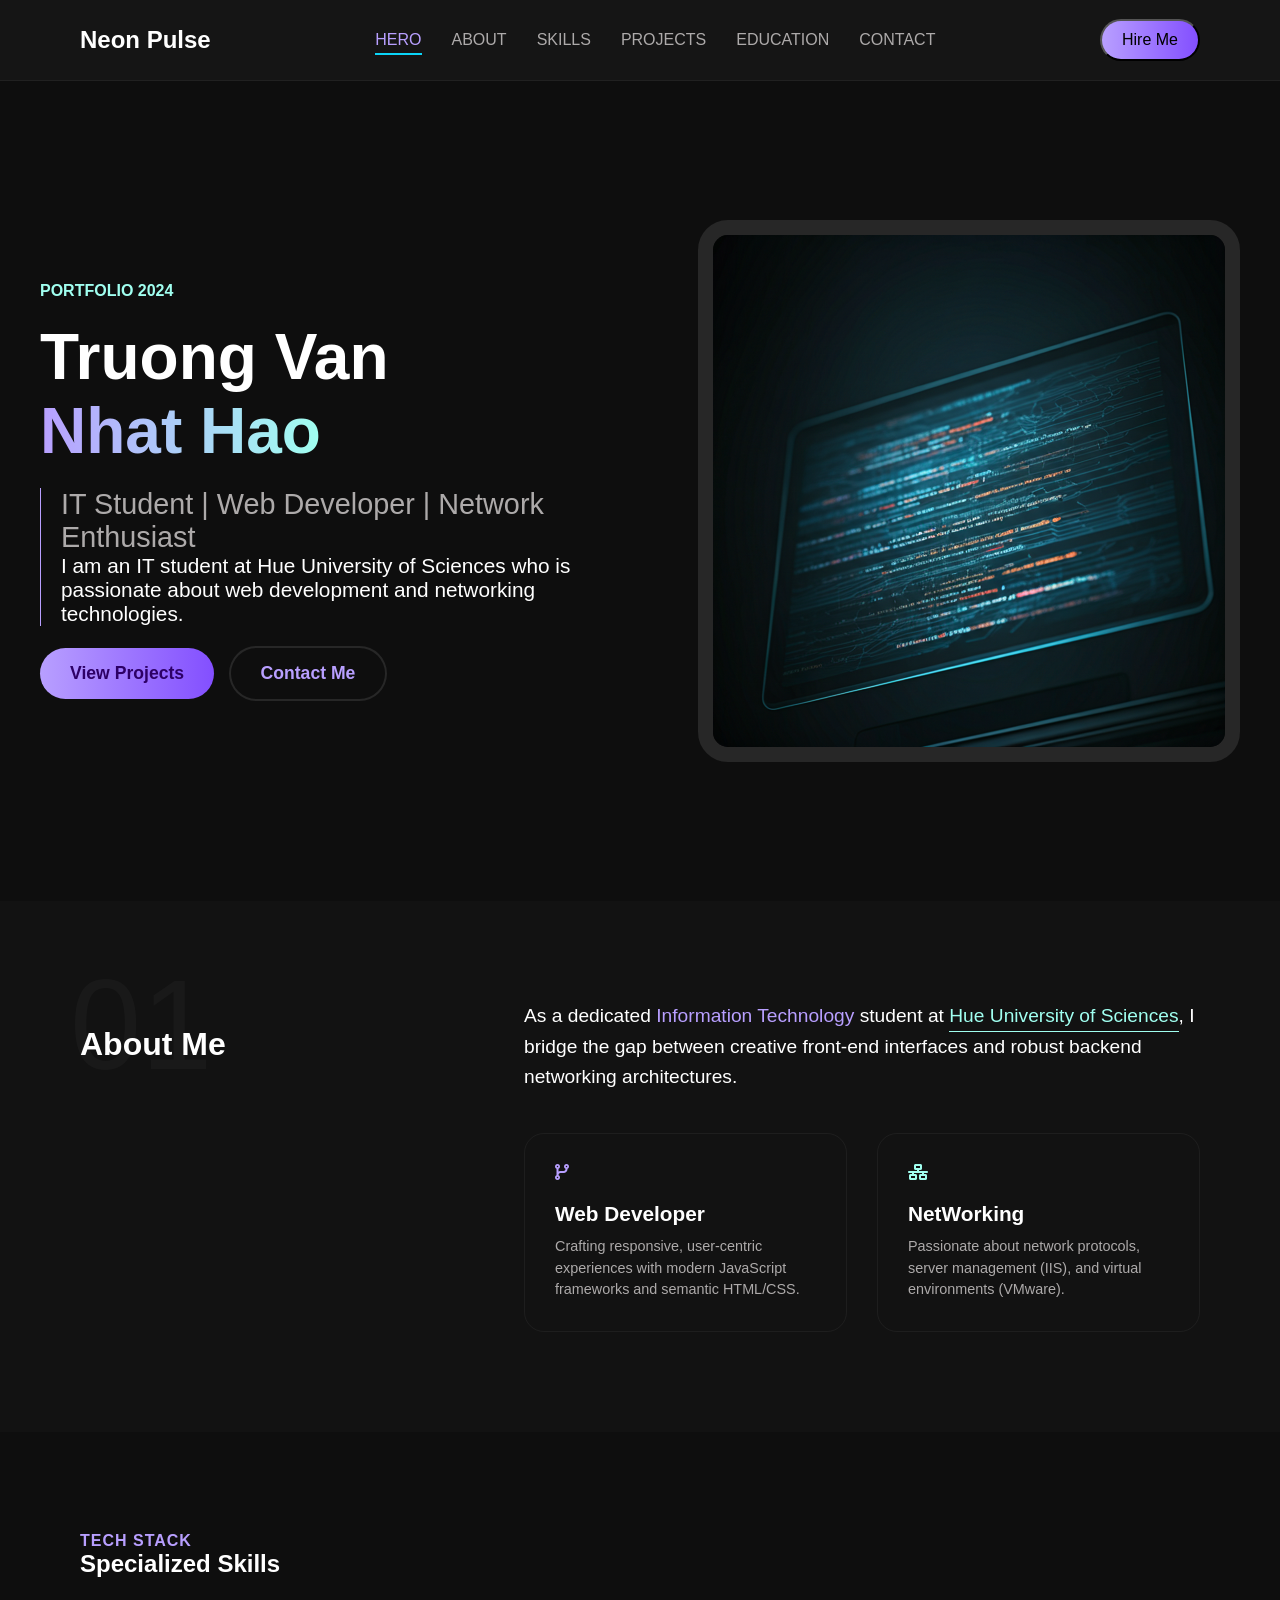
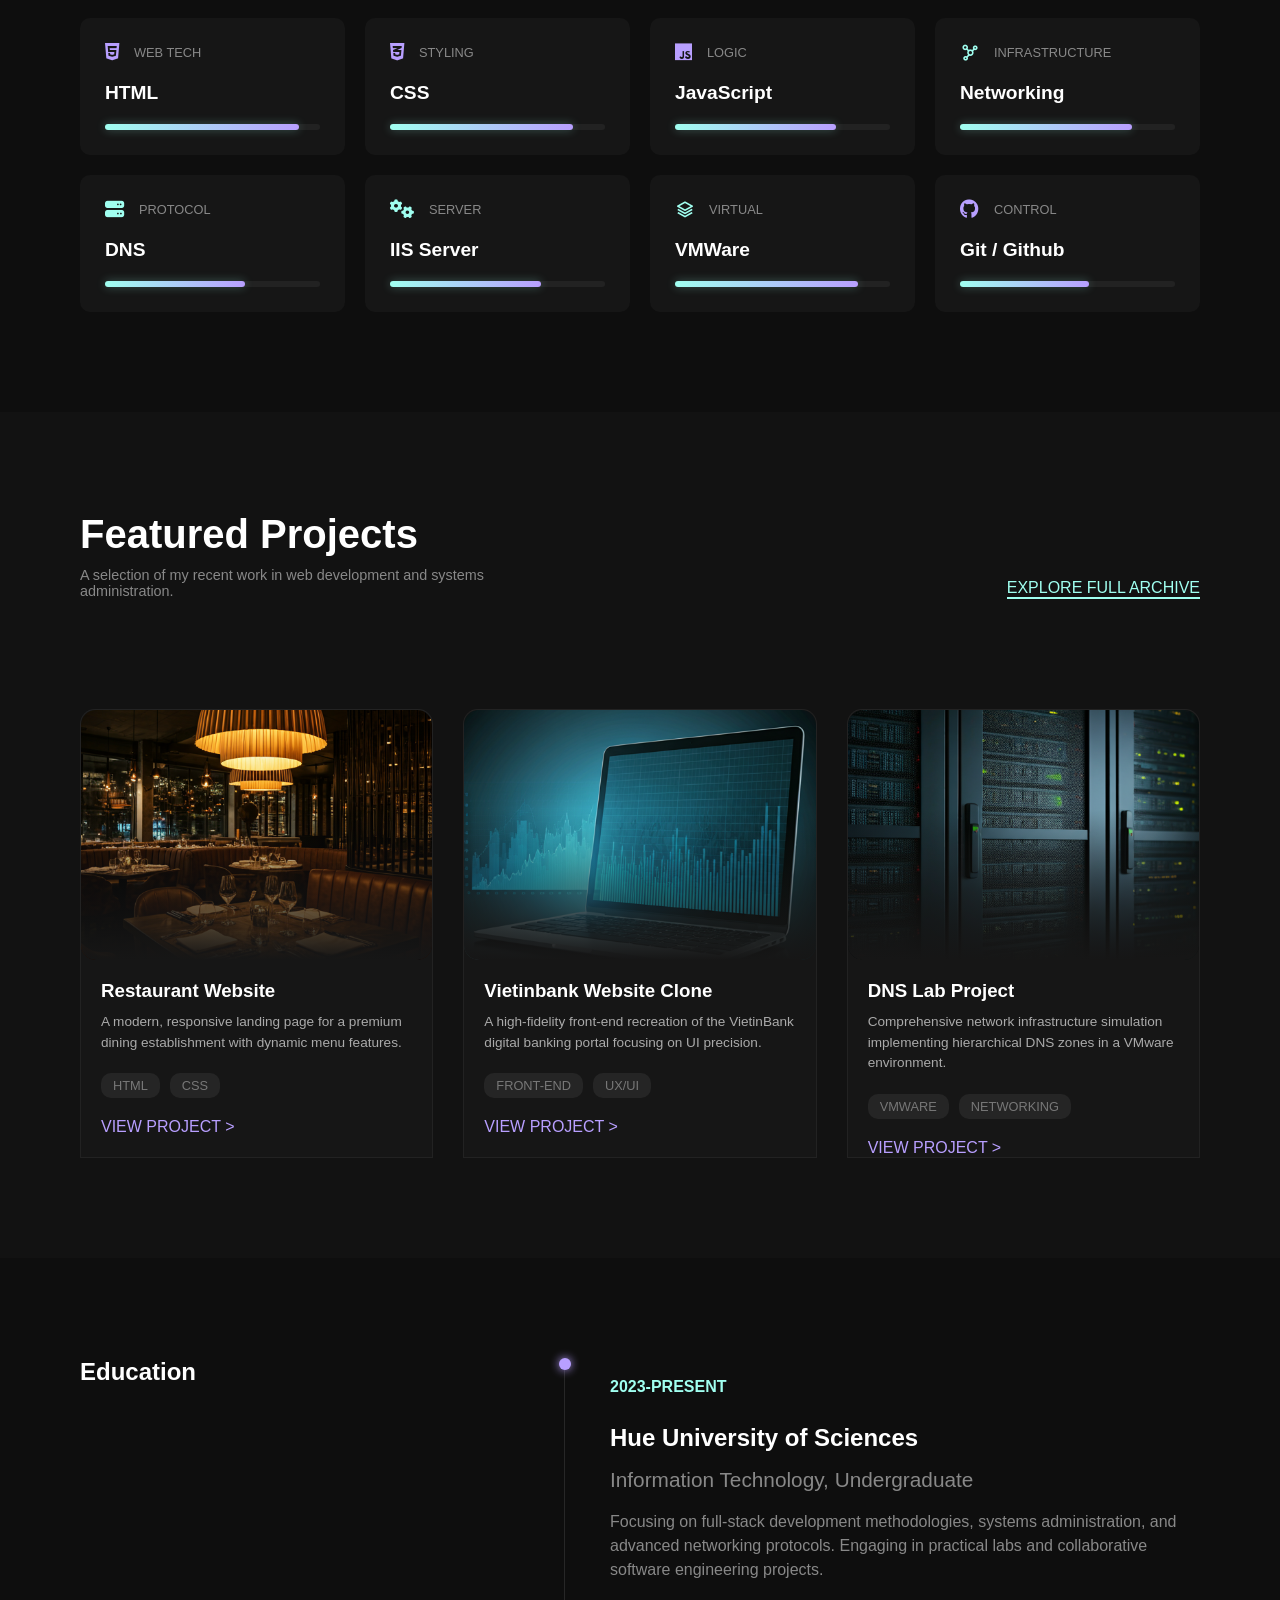
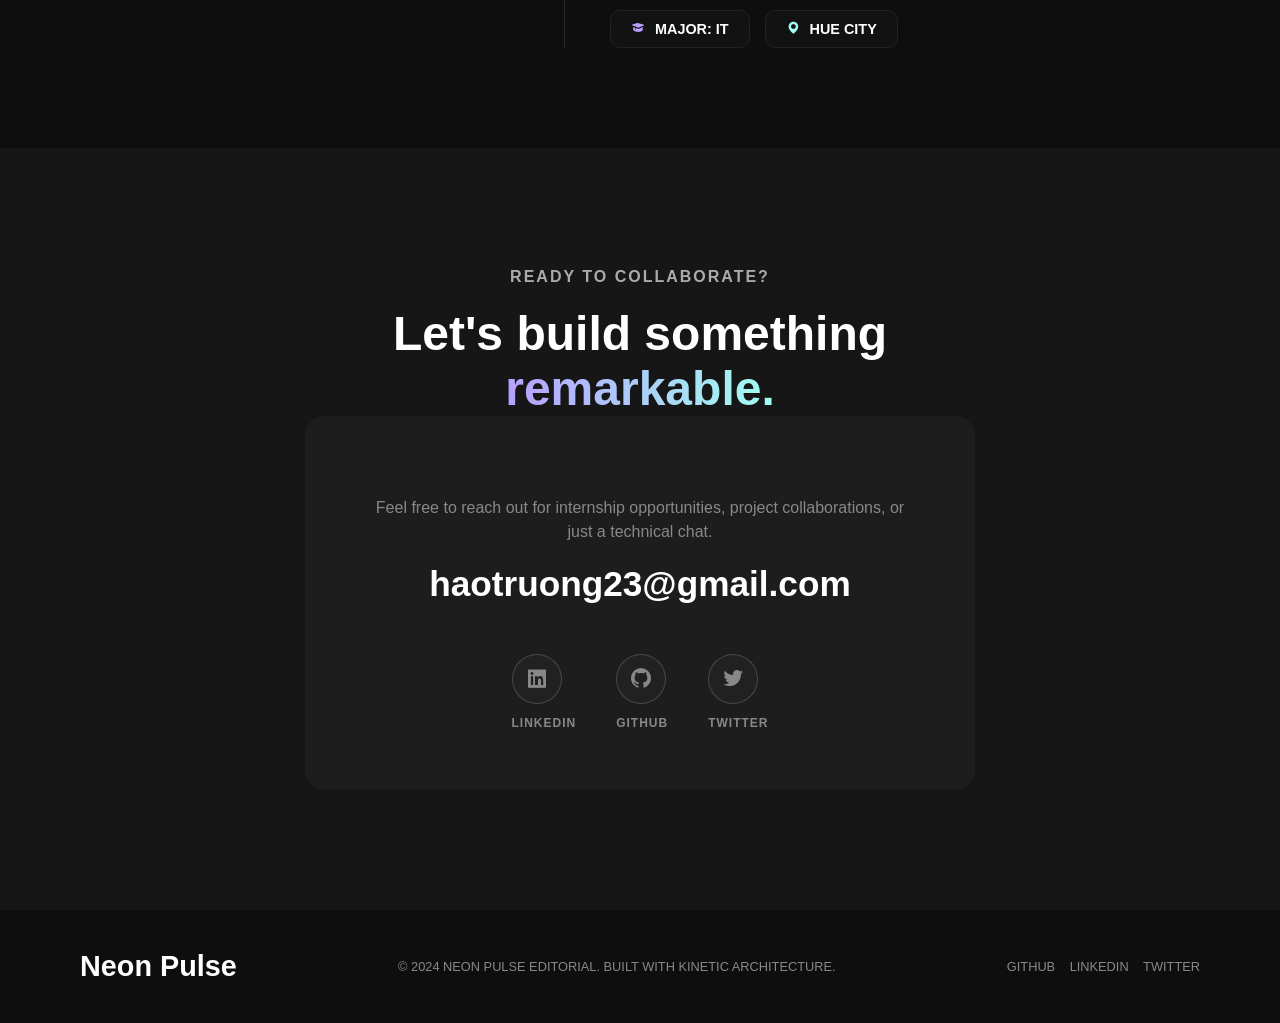
==== commit 1d7660c6: "Add files via upload" ====
--- a/index.html
+++ b/index.html
@@ -57,7 +57,7 @@
                 <div class="hero__visual">
                     <div class="visual__content">
                         <div class="visual__items">
-                            <img src="images/anh4.png" alt="Profile Image" class="visual__image">
+                            <img src="/assets/css/images/anh4.png" alt="Profile Image" class="visual__image">
                             <div class="status">
                                 <span class="dot"></span>
                                 AVAILABLE FOR INTERNSHIPS
@@ -210,7 +210,7 @@
                 <div class="project__grid">
                     <div class="project__items">
                         <div class="items__images">
-                            <img src="images/anh3.png" alt="">
+                            <img src="/assets/css/images/anh3.png" alt="">
                         </div>
                         <div class="text">
                             <h3>Restaurant Website</h3>
@@ -227,7 +227,7 @@
                     </div>
                     <div class="project__items">
                         <div class="items__images">
-                            <img src="images/anh2.png" alt="">
+                            <img src="/assets/css/images/anh2.png" alt="">
                         </div>
                         <div class="text">
                             <h3>Vietinbank Website Clone</h3>
@@ -245,7 +245,7 @@
                     </div>
                     <div class="project__items">
                         <div class="items__images">
-                            <img src="images/anh1.png" alt="">
+                            <img src="/assets/css/images/anh1.png" alt="">
                         </div>
                         <div class="text">
                             <h3>DNS Lab Project</h3>
@@ -332,9 +332,11 @@
             <div class="footer__logo">
                 <h1> Neon Pulse</h1>
             </div>
+
             <div class="footer__text">
                 © 2024 NEON PULSE EDITORIAL. BUILT WITH KINETIC ARCHITECTURE.
             </div>
+
             <div class="footer__links">
                 <a href="#" class="footer__link">GITHUB</a>
                 <a href="#" class="footer__link">LINKEDIN</a>
@@ -344,4 +346,4 @@
     </footer>
 </body>
 
-</html>
+</html>
